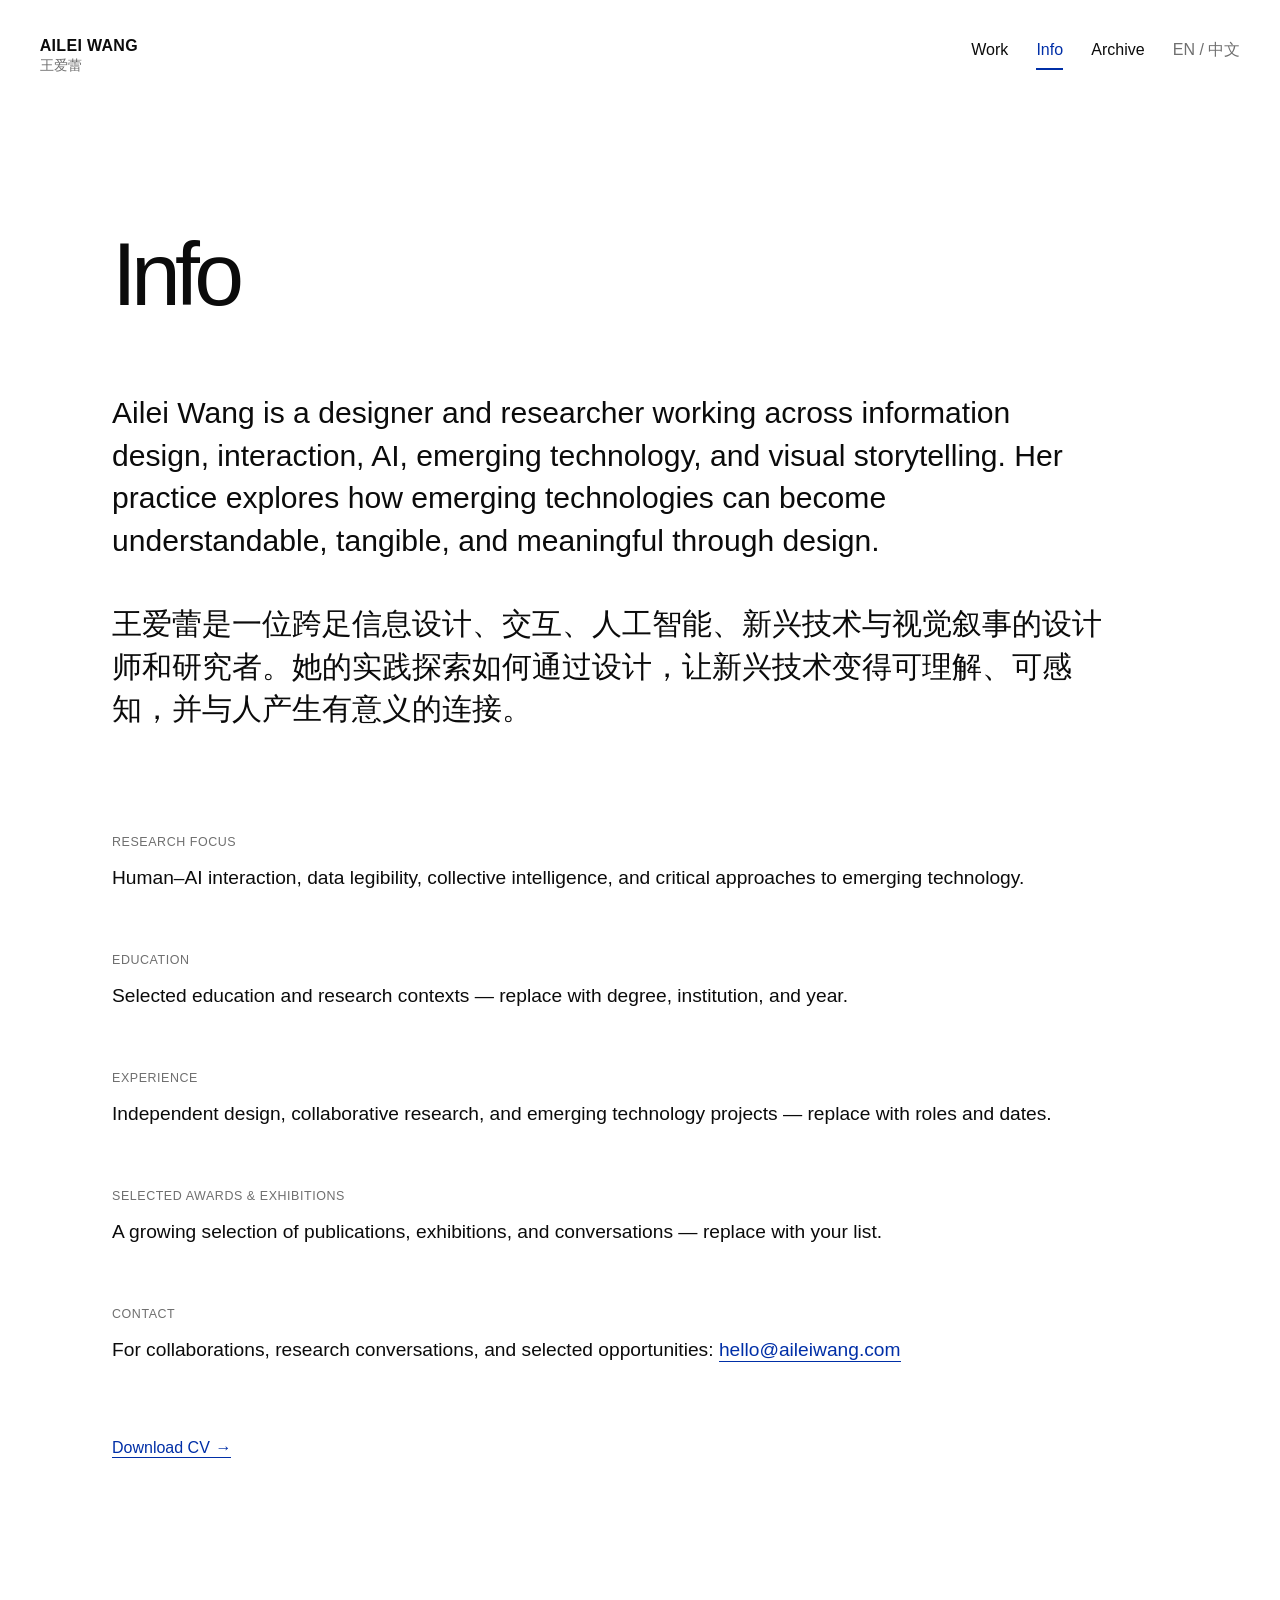
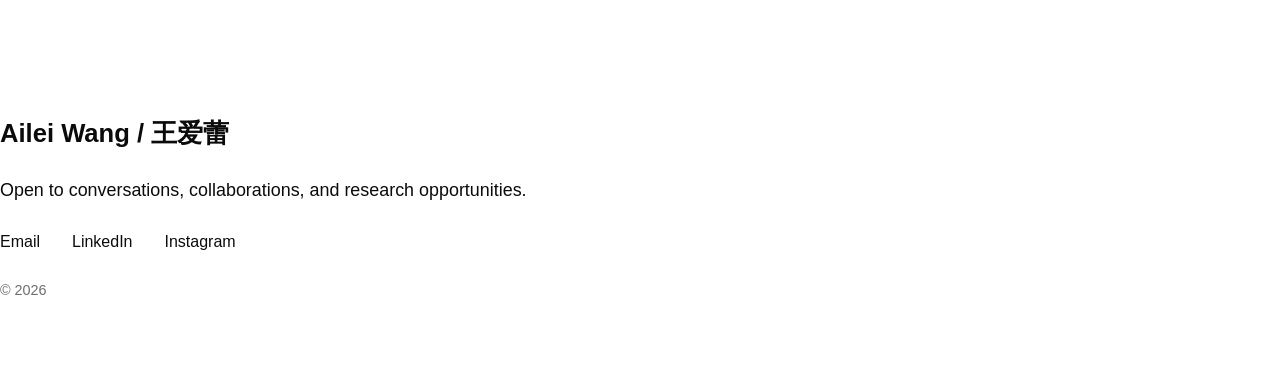
==== info.html @ 30335ffa "Add complete portfolio site" ====
<!doctype html>
<html lang="en">
  <head>
    <meta charset="utf-8" />
    <meta name="viewport" content="width=device-width, initial-scale=1" />
    <meta name="description" content="About Ailei Wang — information and interaction designer and researcher." />
    <link rel="icon" type="image/svg+xml" href="data:image/svg+xml,%3Csvg xmlns='http://www.w3.org/2000/svg' viewBox='0 0 32 32'%3E%3Crect width='32' height='32' fill='%23002FA7'/%3E%3Cpath d='M7 24 15.5 7 25 24h-5l-1.4-3.5H13L11.5 24Z' fill='white'/%3E%3C/svg%3E" />
    <link rel="stylesheet" href="styles.css" />
    <script src="script.js" defer></script>
    <title>Info — Ailei Wang</title>
  </head>
  <body>
    <a class="skip-link" href="#main">Skip to content</a>
    <header class="site-header site-shell">
      <a class="brand" href="index.html" aria-label="Ailei Wang, home"><span class="brand__latin">AILEI WANG</span><span class="brand__chinese">王爱蕾</span></a>
      <nav class="site-nav" aria-label="Primary navigation"><ul class="site-nav__links"><li><a href="work.html">Work</a></li><li><a href="info.html" aria-current="page">Info</a></li><li><a href="archive.html">Archive</a></li></ul><button class="language-toggle" type="button" data-language-toggle aria-label="切换到中文">EN / 中文</button></nav>
    </header>

    <main id="main" class="site-shell">
      <section class="page-hero info-wrap reveal" aria-labelledby="page-title"><h1 id="page-title" class="display-title" data-en="Info" data-zh="关于">Info</h1></section>
      <div class="info-wrap">
        <section class="info-lead reveal" aria-label="Biography">
          <p data-en="Ailei Wang is a designer and researcher working across information design, interaction, AI, emerging technology, and visual storytelling. Her practice explores how emerging technologies can become understandable, tangible, and meaningful through design." data-zh="王爱蕾是一位跨足信息设计、交互、人工智能、新兴技术与视觉叙事的设计师和研究者。她的实践探索如何通过设计，让新兴技术变得可理解、可感知，并与人产生有意义的连接。">Ailei Wang is a designer and researcher working across information design, interaction, AI, emerging technology, and visual storytelling. Her practice explores how emerging technologies can become understandable, tangible, and meaningful through design.</p>
          <p lang="zh-CN">王爱蕾是一位跨足信息设计、交互、人工智能、新兴技术与视觉叙事的设计师和研究者。她的实践探索如何通过设计，让新兴技术变得可理解、可感知，并与人产生有意义的连接。</p>
        </section>

        <section class="info-sections" aria-label="Background and contact">
          <div class="info-item reveal"><p class="info-item__label eyebrow" data-en="Research Focus" data-zh="研究方向">Research Focus</p><p class="info-item__text" data-en="Human–AI interaction, data legibility, collective intelligence, and critical approaches to emerging technology." data-zh="人机交互、数据可读性、集体智能，以及对新兴技术的批判性研究。">Human–AI interaction, data legibility, collective intelligence, and critical approaches to emerging technology.</p></div>
          <div class="info-item reveal"><p class="info-item__label eyebrow" data-en="Education" data-zh="教育经历">Education</p><p class="info-item__text" data-en="Selected education and research contexts — replace with degree, institution, and year." data-zh="精选教育与研究经历——请替换为学位、院校与年份。">Selected education and research contexts — replace with degree, institution, and year.</p></div>
          <div class="info-item reveal"><p class="info-item__label eyebrow" data-en="Experience" data-zh="工作经历">Experience</p><p class="info-item__text" data-en="Independent design, collaborative research, and emerging technology projects — replace with roles and dates." data-zh="独立设计、协作研究与新兴技术项目——请替换为职位与日期。">Independent design, collaborative research, and emerging technology projects — replace with roles and dates.</p></div>
          <div class="info-item reveal"><p class="info-item__label eyebrow" data-en="Selected Awards &amp; Exhibitions" data-zh="奖项与展览">Selected Awards &amp; Exhibitions</p><p class="info-item__text" data-en="A growing selection of publications, exhibitions, and conversations — replace with your list." data-zh="持续更新的出版、展览与对谈——请替换为你的具体经历。">A growing selection of publications, exhibitions, and conversations — replace with your list.</p></div>
          <div class="info-item reveal"><p class="info-item__label eyebrow" data-en="Contact" data-zh="联系方式">Contact</p><p class="info-item__text"><span data-en="For collaborations, research conversations, and selected opportunities:" data-zh="如需合作、研究交流或项目邀约，请联系：">For collaborations, research conversations, and selected opportunities:</span> <a class="text-link" href="mailto:hello@aileiwang.com">hello@aileiwang.com</a></p></div>
        </section>
        <!-- Replace cv-ailei-wang.pdf with your real PDF file in this folder. -->
        <p class="info-download reveal"><a class="text-link" href="cv-ailei-wang.pdf" download><span data-en="Download CV" data-zh="下载简历">Download CV</span> →</a></p>
      </div>
    </main>

    <footer class="site-footer site-shell reveal">
      <p class="site-footer__name">Ailei Wang / 王爱蕾</p><p class="site-footer__note" data-en="Open to conversations, collaborations, and research opportunities." data-zh="期待交流、合作与研究机会。">Open to conversations, collaborations, and research opportunities.</p>
      <ul class="site-footer__links"><li><a href="mailto:hello@aileiwang.com">Email</a></li><li><a href="#">LinkedIn</a></li><li><a href="#">Instagram</a></li></ul><p class="site-footer__copyright">© <span data-current-year>2026</span></p>
    </footer>
  </body>
</html>
---- styles.css ----
:root {
  --color-paper: #ffffff;
  --color-ink: #0b0b0b;
  --color-muted: #6f6f6f;
  --color-line: #d9d9d9;
  --color-blue: #002fa7;
  --page-pad: clamp(1.25rem, 3.1vw, 3.75rem);
  --content-width: 128rem;
  --ease: cubic-bezier(0.22, 1, 0.36, 1);
}

* {
  box-sizing: border-box;
}

html {
  scroll-behavior: smooth;
}

body {
  margin: 0;
  background: var(--color-paper);
  color: var(--color-ink);
  font-family: Arial, "Helvetica Neue", Helvetica, "Noto Sans SC", sans-serif;
  font-size: 1rem;
  line-height: 1.45;
  text-rendering: optimizeLegibility;
  -webkit-font-smoothing: antialiased;
}

a {
  color: inherit;
  text-decoration: none;
}

img {
  display: block;
  height: auto;
  max-width: 100%;
}

button {
  font: inherit;
}

:focus-visible {
  outline: 2px solid var(--color-blue);
  outline-offset: 5px;
}

::selection {
  background: var(--color-blue);
  color: #fff;
}

.site-shell {
  width: min(100%, var(--content-width));
  margin-inline: auto;
  padding-inline: var(--page-pad);
}

.skip-link {
  position: fixed;
  z-index: 100;
  top: 0.75rem;
  left: 0.75rem;
  padding: 0.65rem 0.85rem;
  background: var(--color-blue);
  color: #fff;
  transform: translateY(-160%);
  transition: transform 180ms ease;
}

.skip-link:focus {
  transform: translateY(0);
}

/* Shared header */
.site-header {
  display: flex;
  align-items: flex-start;
  justify-content: space-between;
  min-height: 10.5rem;
  padding-top: clamp(1.75rem, 3vw, 3rem);
}

.brand {
  position: relative;
  display: inline-flex;
  flex-direction: column;
  line-height: 1.04;
}

.brand__latin {
  font-size: 1rem;
  font-weight: 700;
  letter-spacing: 0.02em;
}

.brand__chinese {
  margin-top: 0.18rem;
  color: var(--color-muted);
  font-size: 0.9rem;
}

.brand[aria-current="page"]::after {
  position: absolute;
  bottom: -0.7rem;
  left: 0;
  width: 1.1rem;
  height: 2px;
  background: var(--color-blue);
  content: "";
}

.site-nav {
  display: flex;
  align-items: center;
  gap: clamp(1.2rem, 2.2vw, 2.2rem);
}

.site-nav__links {
  display: flex;
  align-items: center;
  gap: clamp(1.2rem, 2.2vw, 2.2rem);
  list-style: none;
  margin: 0;
  padding: 0;
}

.site-nav a,
.language-toggle {
  position: relative;
  border: 0;
  background: transparent;
  color: var(--color-ink);
  cursor: pointer;
  font-size: 1rem;
  line-height: 1;
  padding: 0.2rem 0;
}

.site-nav a::after {
  position: absolute;
  right: 0;
  bottom: -0.55rem;
  left: 0;
  height: 2px;
  background: var(--color-blue);
  content: "";
  transform: scaleX(0);
  transform-origin: right;
  transition: transform 240ms var(--ease);
}

.site-nav a:hover::after,
.site-nav a[aria-current="page"]::after {
  transform: scaleX(1);
  transform-origin: left;
}

.site-nav a[aria-current="page"] {
  color: var(--color-blue);
}

.language-toggle {
  color: var(--color-muted);
  white-space: nowrap;
}

.language-toggle:hover {
  color: var(--color-blue);
}

/* Typography */
.eyebrow,
.meta {
  color: var(--color-muted);
  font-size: 0.78rem;
  letter-spacing: 0.045em;
  text-transform: uppercase;
}

.display-title {
  margin: 0;
  font-size: clamp(3.6rem, 7vw, 7.4rem);
  font-weight: 400;
  letter-spacing: -0.065em;
  line-height: 0.94;
}

.section-heading {
  margin: 0;
  font-size: clamp(1.7rem, 2.6vw, 2.7rem);
  font-weight: 500;
  letter-spacing: -0.035em;
}

.text-link {
  display: inline-flex;
  gap: 0.35rem;
  align-items: center;
  border-bottom: 1px solid currentColor;
  color: var(--color-blue);
  line-height: 1.2;
  transition: gap 200ms var(--ease);
}

.text-link:hover {
  gap: 0.6rem;
}

/* Home */
.home-intro {
  max-width: 55rem;
  min-height: min(48rem, 68vh);
  padding-top: clamp(3.5rem, 7vw, 8rem);
}

.home-intro__title {
  max-width: 42rem;
  margin: 0;
  font-size: clamp(2.8rem, 5.6vw, 6.8rem);
  font-weight: 500;
  letter-spacing: -0.06em;
  line-height: 0.96;
}

.home-intro__role {
  margin: 1rem 0 0;
  font-size: clamp(1.15rem, 1.8vw, 1.7rem);
  font-weight: 600;
}

.home-intro__rule {
  width: 1.75rem;
  height: 2px;
  margin: 1.6rem 0;
  border: 0;
  background: var(--color-blue);
}

.home-intro__summary {
  max-width: 38rem;
  margin: 0 0 1.4rem;
  font-size: clamp(1rem, 1.35vw, 1.25rem);
}

.selected-works__header {
  margin-bottom: 1.75rem;
}

.project-list {
  display: grid;
  gap: clamp(4.5rem, 8vw, 9rem);
}

.project-card {
  display: block;
}

.project-card__image-wrap {
  position: relative;
  overflow: hidden;
  aspect-ratio: 2.05 / 1;
  background: #eaeaea;
  box-shadow: 0 0 0 rgba(0, 0, 0, 0);
  transition: box-shadow 420ms var(--ease), transform 420ms var(--ease);
}

.project-card__image {
  width: 100%;
  height: 100%;
  object-fit: cover;
  transition: transform 720ms var(--ease), filter 420ms ease;
}

.project-card:hover .project-card__image-wrap {
  box-shadow: 0 1.25rem 3.4rem rgba(0, 0, 0, 0.14);
  transform: translateY(-0.2rem);
}

.project-card:hover .project-card__image {
  filter: saturate(1.06);
  transform: scale(1.018);
}

.project-card__caption {
  display: grid;
  grid-template-columns: minmax(0, 1fr) auto;
  gap: 0.6rem 2rem;
  padding-top: 1.05rem;
}

.project-card__title {
  margin: 0;
  font-size: clamp(1.15rem, 1.6vw, 1.5rem);
  font-weight: 500;
  letter-spacing: -0.02em;
}

.project-card__description {
  max-width: 52rem;
  margin: 0;
  grid-column: 1;
  font-size: 0.95rem;
}

.project-card__meta {
  display: flex;
  justify-content: flex-end;
  gap: 1.25rem;
  grid-column: 2;
  grid-row: 1 / span 2;
  padding-top: 0.2rem;
  white-space: nowrap;
}

.archive-callout {
  margin-top: clamp(5rem, 9vw, 10rem);
  max-width: 39rem;
}

.archive-callout p {
  margin: 0 0 1rem;
}

/* Work page */
.page-hero {
  min-height: clamp(20rem, 26vh, 22rem);
  padding-top: clamp(2.5rem, 5vw, 5rem);
}

.page-hero__intro {
  max-width: 48rem;
  margin: clamp(2.5rem, 5vw, 5rem) 0 0;
  font-size: clamp(1.1rem, 1.55vw, 1.35rem);
}

.work-grid {
  display: grid;
  grid-template-columns: repeat(2, minmax(0, 1fr));
  align-items: start;
  gap: clamp(4rem, 7vw, 8rem) clamp(1.5rem, 3vw, 3rem);
}

.work-grid .project-card:nth-child(even) {
  margin-top: clamp(4rem, 8vw, 9rem);
}

.work-grid .project-card__image-wrap {
  aspect-ratio: 1.18 / 1;
}

.work-grid .project-card__caption {
  display: block;
}

.work-grid .project-card__description {
  margin-top: 0.45rem;
}

.work-grid .project-card__meta {
  justify-content: flex-start;
  margin-top: 0.8rem;
}

/* Info page */
.info-wrap {
  width: min(100%, 66rem);
  margin-inline: auto;
}

.page-hero.info-wrap {
  min-height: clamp(14rem, 18vh, 16rem);
}

.info-lead {
  max-width: 62rem;
  margin: 0 0 clamp(4rem, 8vw, 8rem);
  font-size: clamp(1.35rem, 2.35vw, 2.2rem);
  line-height: 1.42;
}

.info-lead p {
  margin: 0 0 2.5rem;
}

.info-sections {
  display: grid;
  gap: 3.7rem;
}

.info-item__label {
  margin: 0 0 0.8rem;
}

.info-item__text {
  margin: 0;
  font-size: clamp(1.05rem, 1.5vw, 1.3rem);
}

.info-download {
  margin-top: 4.5rem;
}

/* Archive page */
.archive-list {
  border-top: 1px solid var(--color-line);
}

.archive-entry {
  display: grid;
  grid-template-columns: minmax(15rem, 22rem) minmax(0, 1fr);
  gap: clamp(2rem, 4vw, 4.5rem);
  padding: clamp(2rem, 3.5vw, 3.5rem) 0;
  border-bottom: 1px solid var(--color-line);
}

.archive-entry__image-wrap {
  overflow: hidden;
  align-self: start;
  aspect-ratio: 1.45 / 1;
  background: #eaeaea;
}

.archive-entry__image {
  width: 100%;
  height: 100%;
  object-fit: cover;
  transition: transform 650ms var(--ease);
}

.archive-entry:hover .archive-entry__image {
  transform: scale(1.025);
}

.archive-entry__title {
  margin: 0 0 0.7rem;
  font-size: clamp(1.5rem, 2.35vw, 2.25rem);
  font-weight: 500;
  letter-spacing: -0.03em;
}

.archive-entry__meta {
  display: flex;
  gap: 1.5rem;
  margin-bottom: 1rem;
}

.archive-entry__description {
  margin: 0;
  font-size: clamp(1rem, 1.4vw, 1.25rem);
}

/* Shared footer */
.site-footer {
  margin-top: clamp(10rem, 20vw, 22rem);
  padding: 0 0 clamp(2.8rem, 5vw, 5rem);
}

.site-footer__name {
  margin: 0 0 1.6rem;
  font-size: clamp(1.35rem, 2vw, 2rem);
  font-weight: 600;
}

.site-footer__note {
  max-width: 43rem;
  margin: 0 0 1.65rem;
  font-size: clamp(1rem, 1.4vw, 1.22rem);
}

.site-footer__links {
  display: flex;
  flex-wrap: wrap;
  gap: 1.3rem 2rem;
  list-style: none;
  margin: 0 0 1.7rem;
  padding: 0;
}

.site-footer__links a {
  border-bottom: 1px solid transparent;
}

.site-footer__links a:hover {
  border-color: var(--color-blue);
  color: var(--color-blue);
}

.site-footer__copyright {
  margin: 0;
  color: var(--color-muted);
  font-size: 0.9rem;
}

/* Progressive reveal: content remains visible when JavaScript is unavailable. */
.reveal {
  opacity: 1;
  transform: translateY(0);
}

.js .reveal {
  opacity: 0;
  transform: translateY(1.4rem);
  transition: opacity 720ms var(--ease), transform 720ms var(--ease);
}

.js .reveal.is-visible {
  opacity: 1;
  transform: translateY(0);
}

@media (max-width: 760px) {
  .site-header {
    min-height: 9rem;
  }

  .site-nav {
    align-items: flex-end;
    flex-direction: column-reverse;
    gap: 0.8rem;
  }

  .site-nav__links {
    gap: 1rem;
  }

  .site-nav a,
  .language-toggle {
    font-size: 0.9rem;
  }

  .home-intro {
    min-height: 32rem;
    padding-top: 3rem;
  }

  .project-card__caption {
    display: block;
  }

  .project-card__description {
    margin-top: 0.45rem;
  }

  .project-card__meta {
    justify-content: flex-start;
    margin-top: 0.8rem;
  }

  .work-grid {
    grid-template-columns: 1fr;
  }

  .work-grid .project-card:nth-child(even) {
    margin-top: 0;
  }

  .archive-entry {
    grid-template-columns: 1fr;
  }

  .archive-entry__image-wrap {
    max-width: 30rem;
  }
}

@media (prefers-reduced-motion: reduce) {
  html {
    scroll-behavior: auto;
  }

  *,
  *::before,
  *::after {
    scroll-behavior: auto !important;
    transition-duration: 0.01ms !important;
    animation-duration: 0.01ms !important;
    animation-iteration-count: 1 !important;
  }

  .js .reveal {
    opacity: 1;
    transform: none;
  }
}
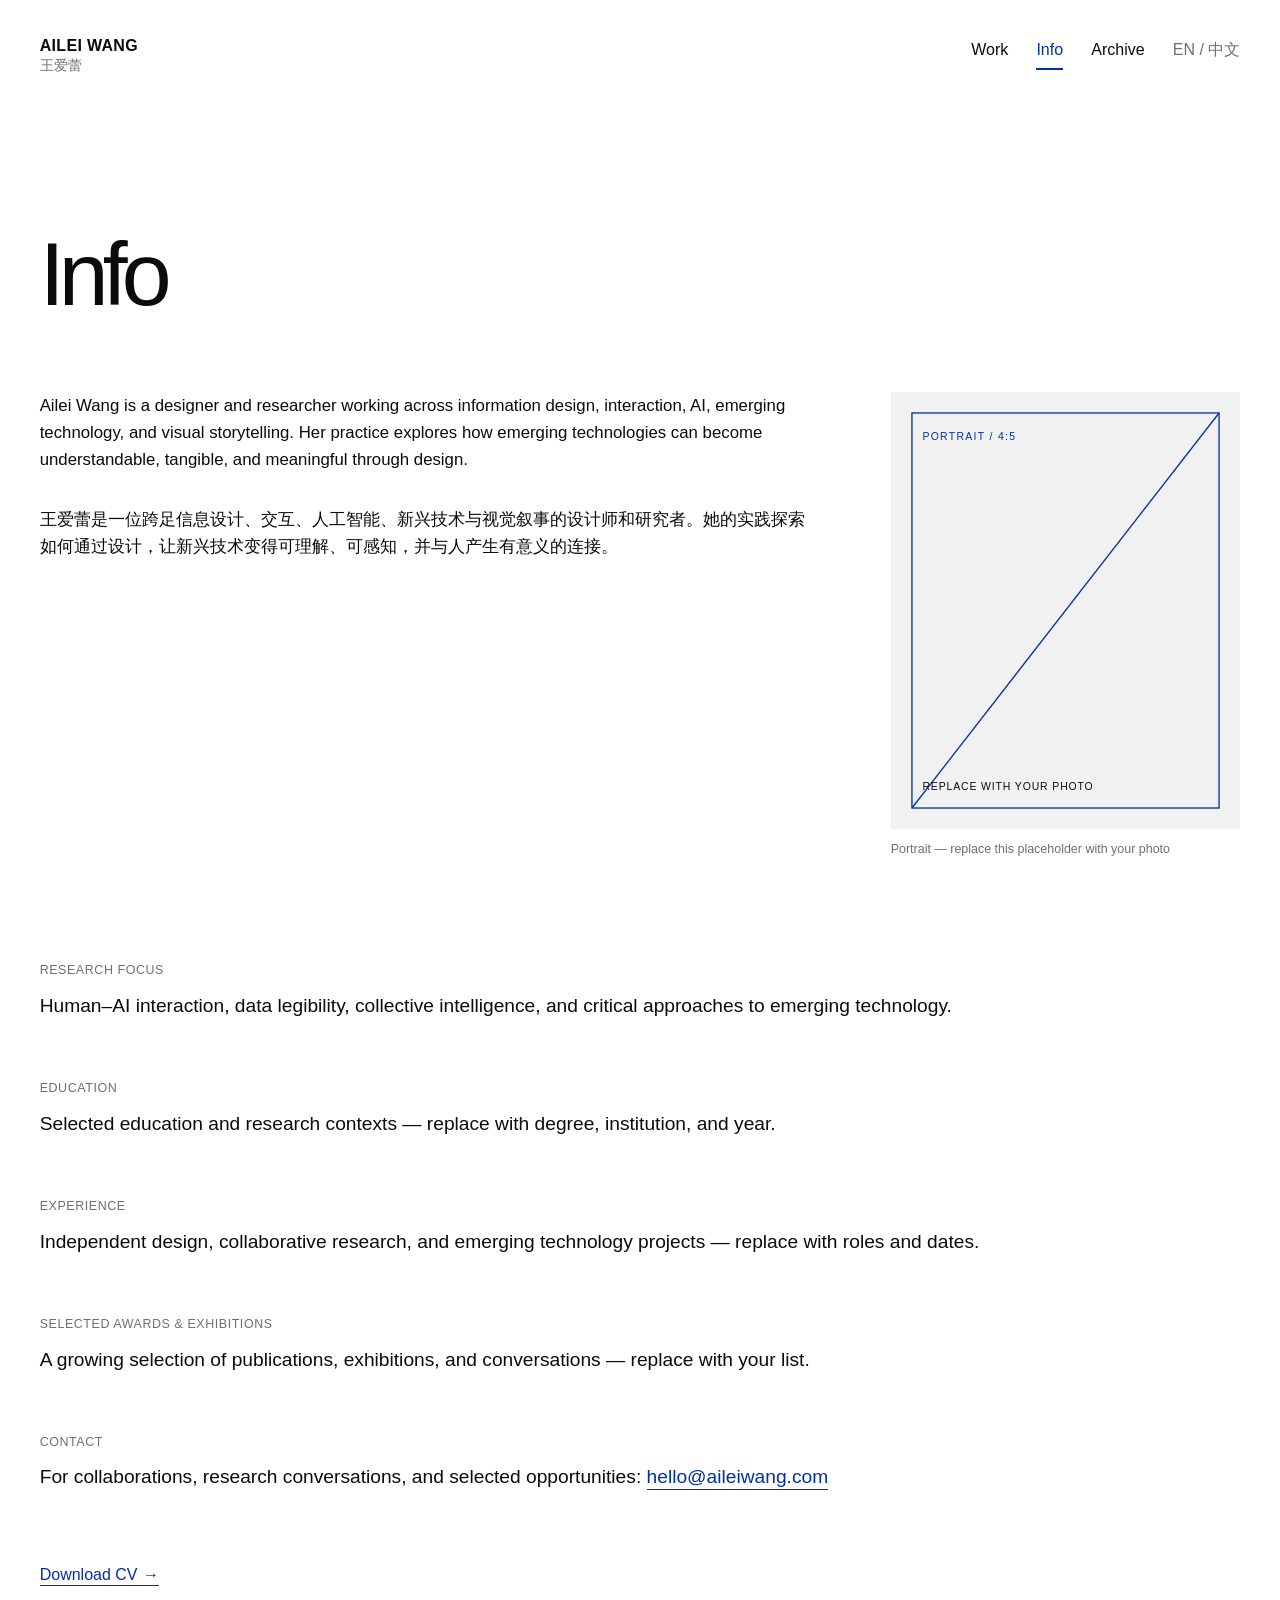
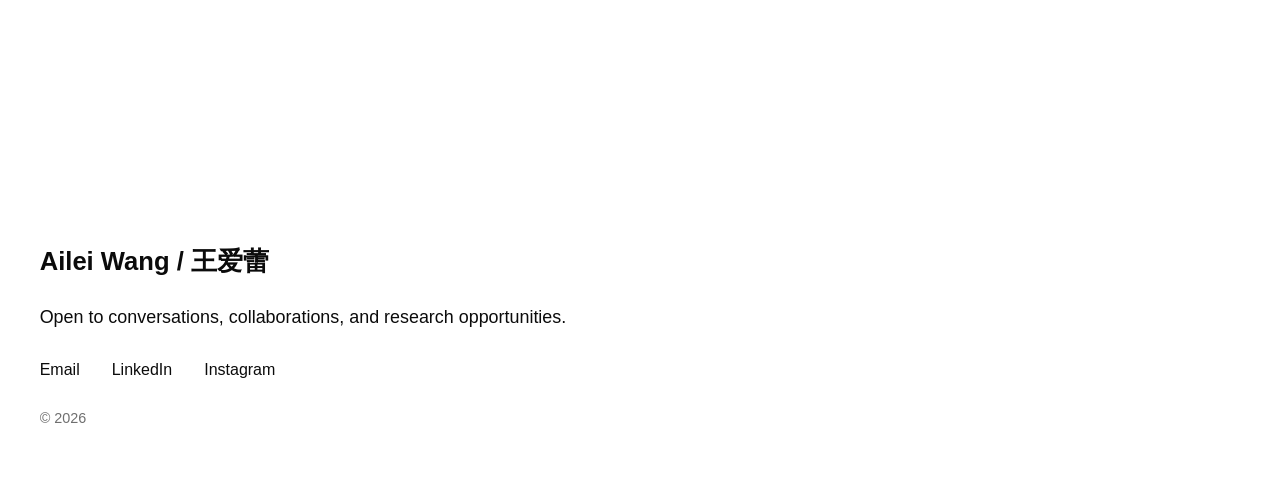
==== commit 9ed13fc1: "Refine responsive layout and Info profile" ====
--- a/info.html
+++ b/info.html
@@ -19,10 +19,17 @@
     <main id="main" class="site-shell">
       <section class="page-hero info-wrap reveal" aria-labelledby="page-title"><h1 id="page-title" class="display-title" data-en="Info" data-zh="关于">Info</h1></section>
       <div class="info-wrap">
-        <section class="info-lead reveal" aria-label="Biography">
-          <p data-en="Ailei Wang is a designer and researcher working across information design, interaction, AI, emerging technology, and visual storytelling. Her practice explores how emerging technologies can become understandable, tangible, and meaningful through design." data-zh="王爱蕾是一位跨足信息设计、交互、人工智能、新兴技术与视觉叙事的设计师和研究者。她的实践探索如何通过设计，让新兴技术变得可理解、可感知，并与人产生有意义的连接。">Ailei Wang is a designer and researcher working across information design, interaction, AI, emerging technology, and visual storytelling. Her practice explores how emerging technologies can become understandable, tangible, and meaningful through design.</p>
-          <p lang="zh-CN">王爱蕾是一位跨足信息设计、交互、人工智能、新兴技术与视觉叙事的设计师和研究者。她的实践探索如何通过设计，让新兴技术变得可理解、可感知，并与人产生有意义的连接。</p>
-        </section>
+        <div class="info-profile reveal">
+          <section class="info-lead" aria-label="Biography">
+            <p data-en="Ailei Wang is a designer and researcher working across information design, interaction, AI, emerging technology, and visual storytelling. Her practice explores how emerging technologies can become understandable, tangible, and meaningful through design." data-zh="王爱蕾是一位跨足信息设计、交互、人工智能、新兴技术与视觉叙事的设计师和研究者。她的实践探索如何通过设计，让新兴技术变得可理解、可感知，并与人产生有意义的连接。">Ailei Wang is a designer and researcher working across information design, interaction, AI, emerging technology, and visual storytelling. Her practice explores how emerging technologies can become understandable, tangible, and meaningful through design.</p>
+            <p lang="zh-CN">王爱蕾是一位跨足信息设计、交互、人工智能、新兴技术与视觉叙事的设计师和研究者。她的实践探索如何通过设计，让新兴技术变得可理解、可感知，并与人产生有意义的连接。</p>
+          </section>
+          <figure class="info-portrait">
+            <!-- Replace this src with your portrait photo. A 4:5 vertical image works best. -->
+            <img src="assets/profile-placeholder.svg" alt="Portrait placeholder — replace with a photograph of Ailei Wang" width="800" height="1000" />
+            <figcaption class="info-portrait__caption" data-en="Portrait — replace this placeholder with your photo" data-zh="个人照片——请用你的照片替换此占位图">Portrait — replace this placeholder with your photo</figcaption>
+          </figure>
+        </div>
 
         <section class="info-sections" aria-label="Background and contact">
           <div class="info-item reveal"><p class="info-item__label eyebrow" data-en="Research Focus" data-zh="研究方向">Research Focus</p><p class="info-item__text" data-en="Human–AI interaction, data legibility, collective intelligence, and critical approaches to emerging technology." data-zh="人机交互、数据可读性、集体智能，以及对新兴技术的批判性研究。">Human–AI interaction, data legibility, collective intelligence, and critical approaches to emerging technology.</p></div>
--- a/styles.css
+++ b/styles.css
@@ -212,18 +212,19 @@
 
 /* Home */
 .home-intro {
-  max-width: 55rem;
+  max-width: 72rem;
   min-height: min(48rem, 68vh);
   padding-top: clamp(3.5rem, 7vw, 8rem);
 }
 
 .home-intro__title {
-  max-width: 42rem;
-  margin: 0;
-  font-size: clamp(2.8rem, 5.6vw, 6.8rem);
+  max-width: none;
+  margin: 0;
+  font-size: clamp(1.95rem, 5.2vw, 6.5rem);
   font-weight: 500;
   letter-spacing: -0.06em;
   line-height: 0.96;
+  white-space: nowrap;
 }
 
 .home-intro__role {
@@ -367,7 +368,7 @@
 
 /* Info page */
 .info-wrap {
-  width: min(100%, 66rem);
+  width: min(100%, 82rem);
   margin-inline: auto;
 }
 
@@ -375,15 +376,45 @@
   min-height: clamp(14rem, 18vh, 16rem);
 }
 
+.info-profile {
+  display: grid;
+  grid-template-columns: minmax(0, 1.55fr) minmax(16rem, 0.7fr);
+  align-items: start;
+  gap: clamp(3rem, 6vw, 7rem);
+  margin-bottom: clamp(5rem, 8vw, 8rem);
+}
+
 .info-lead {
-  max-width: 62rem;
-  margin: 0 0 clamp(4rem, 8vw, 8rem);
-  font-size: clamp(1.35rem, 2.35vw, 2.2rem);
-  line-height: 1.42;
+  max-width: 48rem;
+  margin: 0;
+  font-size: clamp(1.05rem, 1.25vw, 1.35rem);
+  line-height: 1.62;
 }
 
 .info-lead p {
-  margin: 0 0 2.5rem;
+  margin: 0 0 2rem;
+}
+
+.info-lead p:last-child {
+  margin-bottom: 0;
+}
+
+.info-portrait {
+  margin: 0;
+}
+
+.info-portrait img {
+  width: 100%;
+  aspect-ratio: 4 / 5;
+  background: #f2f2f2;
+  object-fit: cover;
+}
+
+.info-portrait__caption {
+  margin-top: 0.75rem;
+  color: var(--color-muted);
+  font-size: 0.78rem;
+  line-height: 1.4;
 }
 
 .info-sections {
@@ -456,13 +487,14 @@
 /* Shared footer */
 .site-footer {
   margin-top: clamp(10rem, 20vw, 22rem);
-  padding: 0 0 clamp(2.8rem, 5vw, 5rem);
+  padding-block: 0 clamp(2.8rem, 5vw, 5rem);
 }
 
 .site-footer__name {
   margin: 0 0 1.6rem;
   font-size: clamp(1.35rem, 2vw, 2rem);
   font-weight: 600;
+  white-space: nowrap;
 }
 
 .site-footer__note {
@@ -567,6 +599,17 @@
   }
 }
 
+@media (max-width: 940px) {
+  .info-profile {
+    grid-template-columns: 1fr;
+    gap: 3rem;
+  }
+
+  .info-portrait {
+    width: min(100%, 28rem);
+  }
+}
+
 @media (prefers-reduced-motion: reduce) {
   html {
     scroll-behavior: auto;
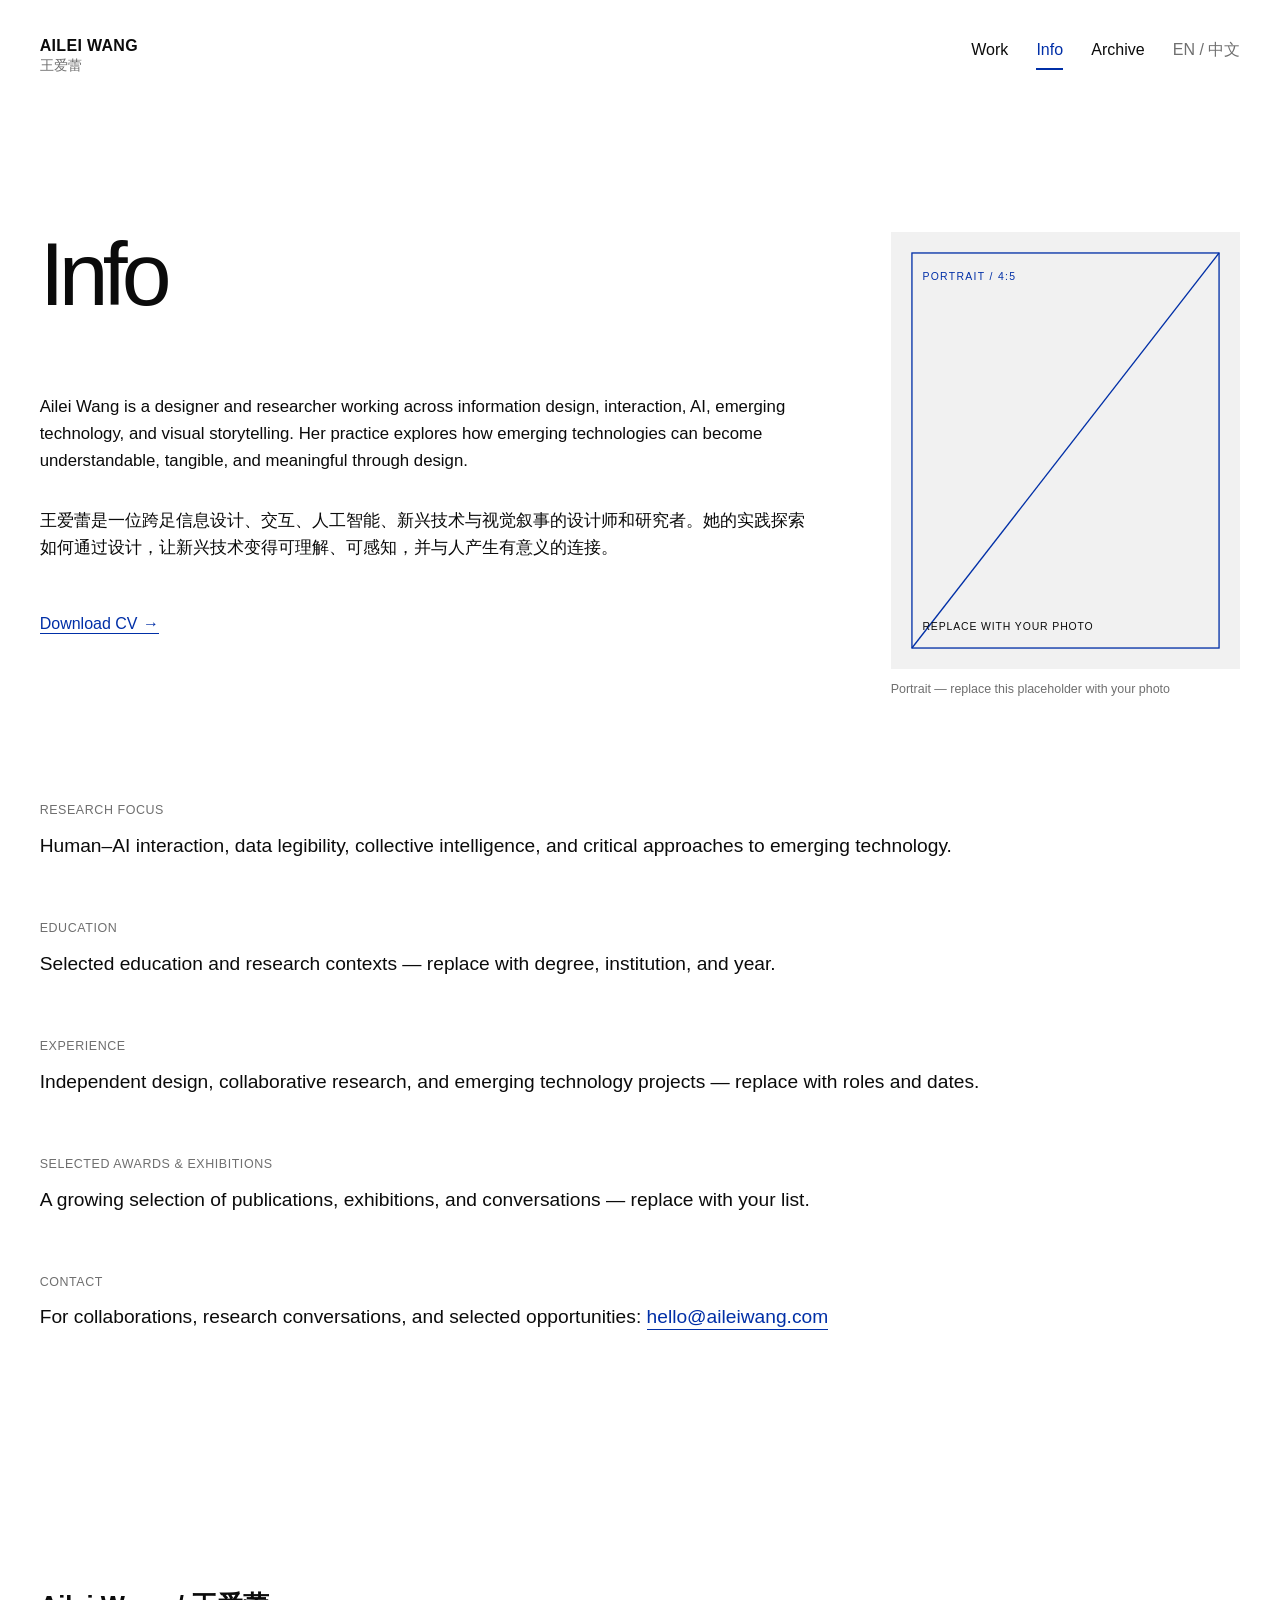
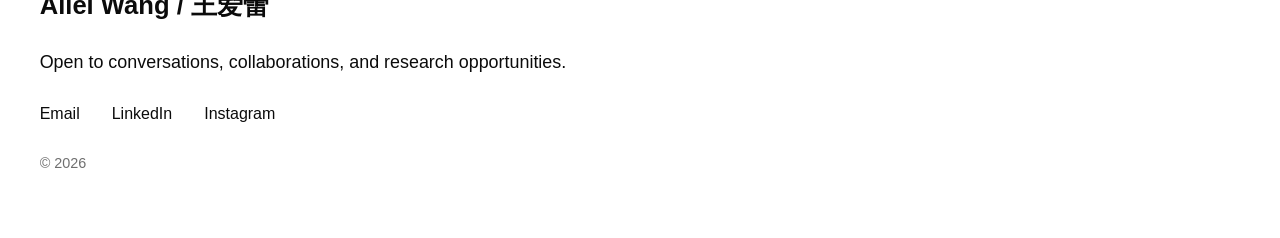
==== commit 15e57598: "Align Info portrait and move CV link" ====
--- a/info.html
+++ b/info.html
@@ -17,20 +17,26 @@
     </header>
 
     <main id="main" class="site-shell">
-      <section class="page-hero info-wrap reveal" aria-labelledby="page-title"><h1 id="page-title" class="display-title" data-en="Info" data-zh="关于">Info</h1></section>
-      <div class="info-wrap">
-        <div class="info-profile reveal">
+      <div class="info-profile info-wrap reveal">
+        <div class="info-profile__copy">
+          <header class="info-profile__heading">
+            <h1 id="page-title" class="display-title" data-en="Info" data-zh="关于">Info</h1>
+          </header>
           <section class="info-lead" aria-label="Biography">
             <p data-en="Ailei Wang is a designer and researcher working across information design, interaction, AI, emerging technology, and visual storytelling. Her practice explores how emerging technologies can become understandable, tangible, and meaningful through design." data-zh="王爱蕾是一位跨足信息设计、交互、人工智能、新兴技术与视觉叙事的设计师和研究者。她的实践探索如何通过设计，让新兴技术变得可理解、可感知，并与人产生有意义的连接。">Ailei Wang is a designer and researcher working across information design, interaction, AI, emerging technology, and visual storytelling. Her practice explores how emerging technologies can become understandable, tangible, and meaningful through design.</p>
             <p lang="zh-CN">王爱蕾是一位跨足信息设计、交互、人工智能、新兴技术与视觉叙事的设计师和研究者。她的实践探索如何通过设计，让新兴技术变得可理解、可感知，并与人产生有意义的连接。</p>
           </section>
-          <figure class="info-portrait">
-            <!-- Replace this src with your portrait photo. A 4:5 vertical image works best. -->
-            <img src="assets/profile-placeholder.svg" alt="Portrait placeholder — replace with a photograph of Ailei Wang" width="800" height="1000" />
-            <figcaption class="info-portrait__caption" data-en="Portrait — replace this placeholder with your photo" data-zh="个人照片——请用你的照片替换此占位图">Portrait — replace this placeholder with your photo</figcaption>
-          </figure>
+          <!-- Replace cv-ailei-wang.pdf with your real PDF file in this folder. -->
+          <p class="info-download"><a class="text-link" href="cv-ailei-wang.pdf" download><span data-en="Download CV" data-zh="下载简历">Download CV</span> →</a></p>
         </div>
+        <figure class="info-portrait">
+          <!-- Replace this src with your portrait photo. A 4:5 vertical image works best. -->
+          <img src="assets/profile-placeholder.svg" alt="Portrait placeholder — replace with a photograph of Ailei Wang" width="800" height="1000" />
+          <figcaption class="info-portrait__caption" data-en="Portrait — replace this placeholder with your photo" data-zh="个人照片——请用你的照片替换此占位图">Portrait — replace this placeholder with your photo</figcaption>
+        </figure>
+      </div>
 
+      <div class="info-wrap">
         <section class="info-sections" aria-label="Background and contact">
           <div class="info-item reveal"><p class="info-item__label eyebrow" data-en="Research Focus" data-zh="研究方向">Research Focus</p><p class="info-item__text" data-en="Human–AI interaction, data legibility, collective intelligence, and critical approaches to emerging technology." data-zh="人机交互、数据可读性、集体智能，以及对新兴技术的批判性研究。">Human–AI interaction, data legibility, collective intelligence, and critical approaches to emerging technology.</p></div>
           <div class="info-item reveal"><p class="info-item__label eyebrow" data-en="Education" data-zh="教育经历">Education</p><p class="info-item__text" data-en="Selected education and research contexts — replace with degree, institution, and year." data-zh="精选教育与研究经历——请替换为学位、院校与年份。">Selected education and research contexts — replace with degree, institution, and year.</p></div>
@@ -38,8 +44,6 @@
           <div class="info-item reveal"><p class="info-item__label eyebrow" data-en="Selected Awards &amp; Exhibitions" data-zh="奖项与展览">Selected Awards &amp; Exhibitions</p><p class="info-item__text" data-en="A growing selection of publications, exhibitions, and conversations — replace with your list." data-zh="持续更新的出版、展览与对谈——请替换为你的具体经历。">A growing selection of publications, exhibitions, and conversations — replace with your list.</p></div>
           <div class="info-item reveal"><p class="info-item__label eyebrow" data-en="Contact" data-zh="联系方式">Contact</p><p class="info-item__text"><span data-en="For collaborations, research conversations, and selected opportunities:" data-zh="如需合作、研究交流或项目邀约，请联系：">For collaborations, research conversations, and selected opportunities:</span> <a class="text-link" href="mailto:hello@aileiwang.com">hello@aileiwang.com</a></p></div>
         </section>
-        <!-- Replace cv-ailei-wang.pdf with your real PDF file in this folder. -->
-        <p class="info-download reveal"><a class="text-link" href="cv-ailei-wang.pdf" download><span data-en="Download CV" data-zh="下载简历">Download CV</span> →</a></p>
       </div>
     </main>
 
--- a/styles.css
+++ b/styles.css
@@ -372,16 +372,17 @@
   margin-inline: auto;
 }
 
-.page-hero.info-wrap {
-  min-height: clamp(14rem, 18vh, 16rem);
-}
-
 .info-profile {
   display: grid;
   grid-template-columns: minmax(0, 1.55fr) minmax(16rem, 0.7fr);
   align-items: start;
   gap: clamp(3rem, 6vw, 7rem);
+  padding-top: clamp(2.5rem, 5vw, 5rem);
   margin-bottom: clamp(5rem, 8vw, 8rem);
+}
+
+.info-profile__heading {
+  margin-bottom: clamp(3.5rem, 6vw, 6rem);
 }
 
 .info-lead {
@@ -432,7 +433,7 @@
 }
 
 .info-download {
-  margin-top: 4.5rem;
+  margin: clamp(2.5rem, 4vw, 4rem) 0 0;
 }
 
 /* Archive page */
